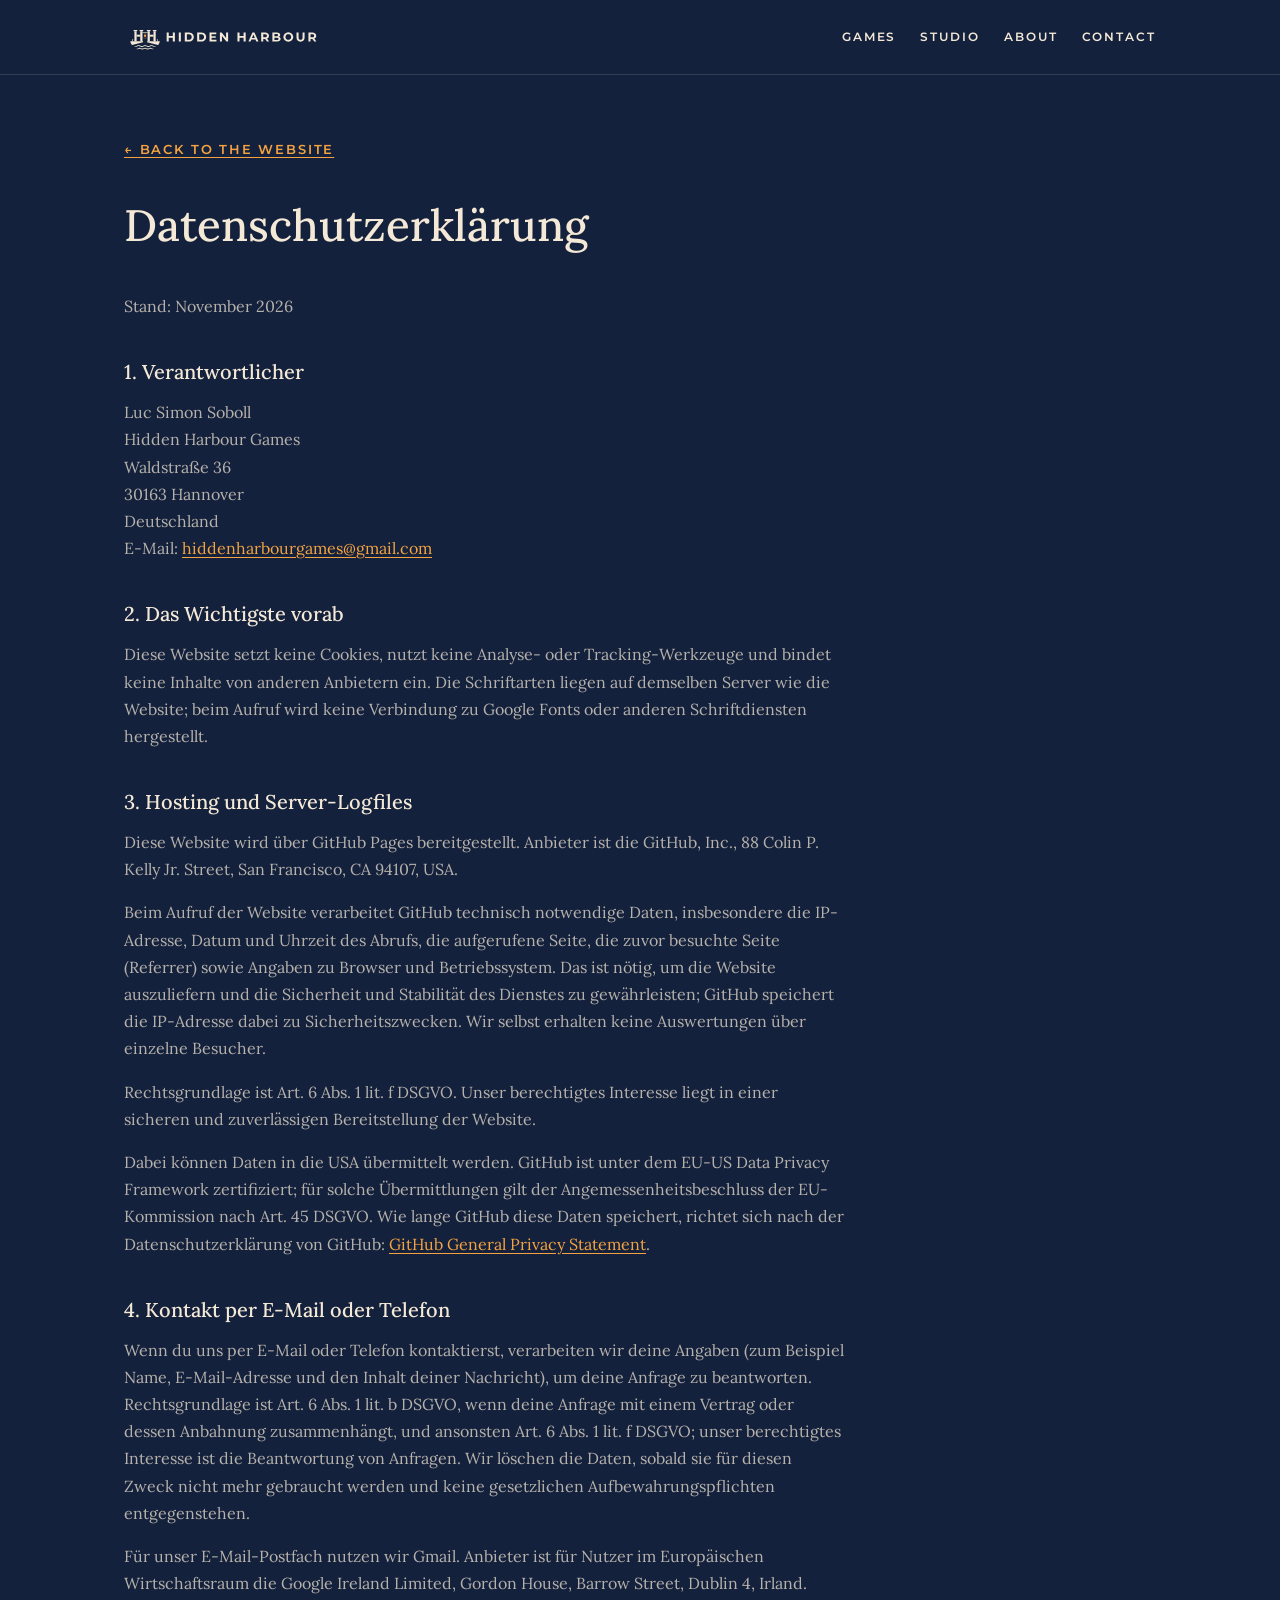
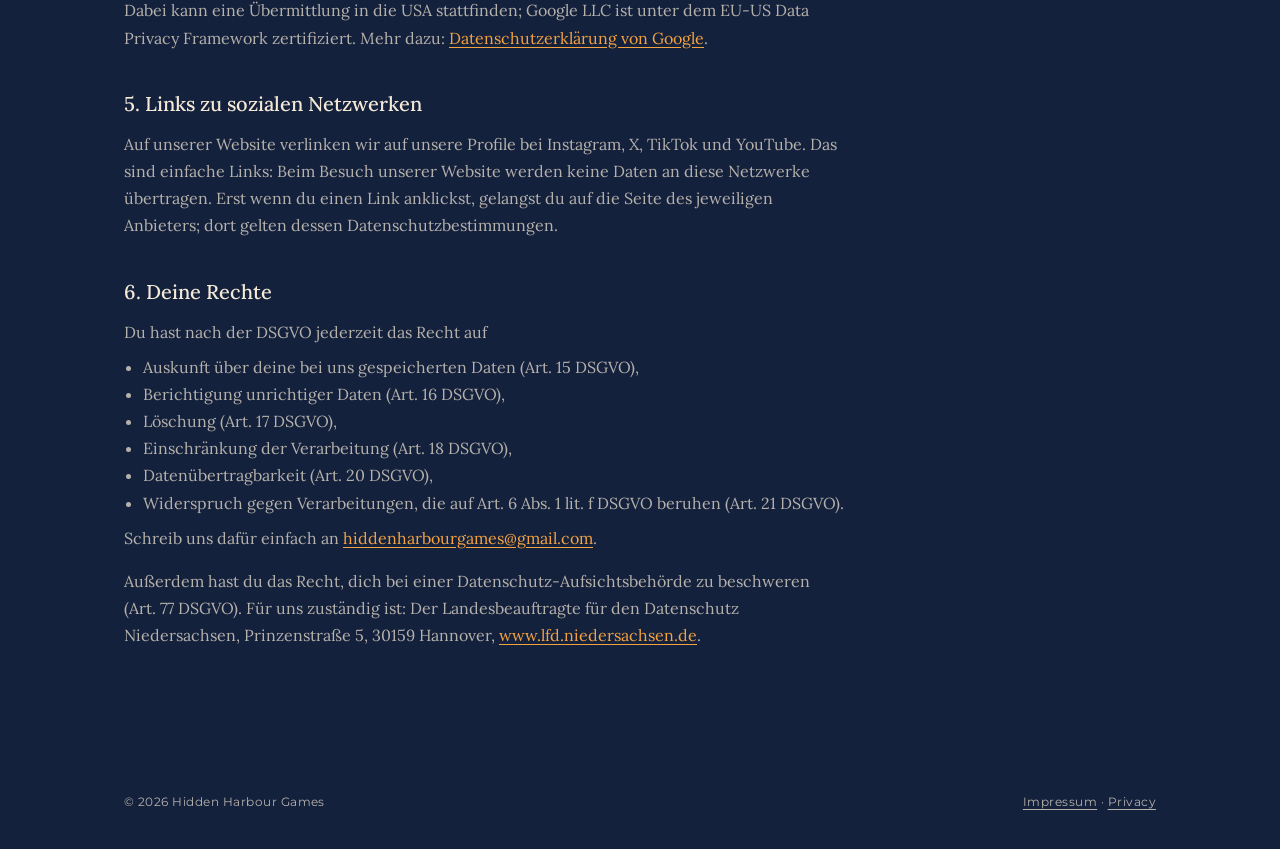
==== datenschutz.html @ 5c3604e5 "Website hiddenharbourgames.com: Onepager, Impressum, Datenschutz, Vorab-Check" ====
<!doctype html>
<html lang="de"><head><meta charset="utf-8"><meta name="viewport" content="width=device-width,initial-scale=1">
<title>Datenschutz – Hidden Harbour Games</title>
<meta name="robots" content="noindex">

<link rel="icon" href="assets/hh.svg" type="image/svg+xml"><link rel="stylesheet" href="style.css">
</head>
<body>
<header class="kopf"><div class="innen">
  <a href="index.html"><img src="assets/logo-hell.svg" alt="Hidden Harbour Games"></a>
  <nav aria-label="Main"><ul class="kanaele"><li><a href="index.html#games">Games</a></li><li><a href="index.html#studio">Studio</a></li><li><a href="index.html#about">About</a></li><li><a href="index.html#contact">Contact</a></li></ul></nav>
</div></header>
<main class="recht"><div class="innen">
<a class="zurueck" href="index.html">← Back to the website</a>
<h1>Datenschutzerklärung</h1>
<p>Stand: November 2026</p>

<h2>1. Verantwortlicher</h2>
<p>Luc Simon Soboll<br>Hidden Harbour Games<br>Waldstraße 36<br>30163 Hannover<br>Deutschland<br>E-Mail: <a href="mailto:hiddenharbourgames@gmail.com">hiddenharbourgames@gmail.com</a></p>

<h2>2. Das Wichtigste vorab</h2>
<p>Diese Website setzt keine Cookies, nutzt keine Analyse- oder Tracking-Werkzeuge und bindet keine Inhalte von anderen Anbietern ein. Die Schriftarten liegen auf demselben Server wie die Website; beim Aufruf wird keine Verbindung zu Google Fonts oder anderen Schriftdiensten hergestellt.</p>

<h2>3. Hosting und Server-Logfiles</h2>
<p>Diese Website wird über GitHub Pages bereitgestellt. Anbieter ist die GitHub, Inc., 88 Colin P. Kelly Jr. Street, San Francisco, CA 94107, USA.</p>
<p>Beim Aufruf der Website verarbeitet GitHub technisch notwendige Daten, insbesondere die IP-Adresse, Datum und Uhrzeit des Abrufs, die aufgerufene Seite, die zuvor besuchte Seite (Referrer) sowie Angaben zu Browser und Betriebssystem. Das ist nötig, um die Website auszuliefern und die Sicherheit und Stabilität des Dienstes zu gewährleisten; GitHub speichert die IP-Adresse dabei zu Sicherheitszwecken. Wir selbst erhalten keine Auswertungen über einzelne Besucher.</p>
<p>Rechtsgrundlage ist Art. 6 Abs. 1 lit. f DSGVO. Unser berechtigtes Interesse liegt in einer sicheren und zuverlässigen Bereitstellung der Website.</p>
<p>Dabei können Daten in die USA übermittelt werden. GitHub ist unter dem EU-US Data Privacy Framework zertifiziert; für solche Übermittlungen gilt der Angemessenheitsbeschluss der EU-Kommission nach Art. 45 DSGVO. Wie lange GitHub diese Daten speichert, richtet sich nach der Datenschutzerklärung von GitHub: <a href="https://docs.github.com/en/site-policy/privacy-policies/github-general-privacy-statement" rel="noopener" target="_blank">GitHub General Privacy Statement</a>.</p>

<h2>4. Kontakt per E-Mail<!--TEL-H--> oder Telefon<!--/TEL-H--></h2>
<p>Wenn du uns per E-Mail<!--TEL-T--> oder Telefon<!--/TEL-T--> kontaktierst, verarbeiten wir deine Angaben (zum Beispiel Name, E-Mail-Adresse und den Inhalt deiner Nachricht), um deine Anfrage zu beantworten. Rechtsgrundlage ist Art. 6 Abs. 1 lit. b DSGVO, wenn deine Anfrage mit einem Vertrag oder dessen Anbahnung zusammenhängt, und ansonsten Art. 6 Abs. 1 lit. f DSGVO; unser berechtigtes Interesse ist die Beantwortung von Anfragen. Wir löschen die Daten, sobald sie für diesen Zweck nicht mehr gebraucht werden und keine gesetzlichen Aufbewahrungspflichten entgegenstehen.</p>
<p>Für unser E-Mail-Postfach nutzen wir Gmail. Anbieter ist für Nutzer im Europäischen Wirtschaftsraum die Google Ireland Limited, Gordon House, Barrow Street, Dublin 4, Irland. Dabei kann eine Übermittlung in die USA stattfinden; Google LLC ist unter dem EU-US Data Privacy Framework zertifiziert. Mehr dazu: <a href="https://policies.google.com/privacy?hl=de" rel="noopener" target="_blank">Datenschutzerklärung von Google</a>.</p>

<h2>5. Links zu sozialen Netzwerken</h2>
<p>Auf unserer Website verlinken wir auf unsere Profile bei Instagram, X, TikTok und YouTube. Das sind einfache Links: Beim Besuch unserer Website werden keine Daten an diese Netzwerke übertragen. Erst wenn du einen Link anklickst, gelangst du auf die Seite des jeweiligen Anbieters; dort gelten dessen Datenschutzbestimmungen.</p>

<h2>6. Deine Rechte</h2>
<p>Du hast nach der DSGVO jederzeit das Recht auf</p>
<ul>
<li>Auskunft über deine bei uns gespeicherten Daten (Art. 15 DSGVO),</li>
<li>Berichtigung unrichtiger Daten (Art. 16 DSGVO),</li>
<li>Löschung (Art. 17 DSGVO),</li>
<li>Einschränkung der Verarbeitung (Art. 18 DSGVO),</li>
<li>Datenübertragbarkeit (Art. 20 DSGVO),</li>
<li>Widerspruch gegen Verarbeitungen, die auf Art. 6 Abs. 1 lit. f DSGVO beruhen (Art. 21 DSGVO).</li>
</ul>
<p>Schreib uns dafür einfach an <a href="mailto:hiddenharbourgames@gmail.com">hiddenharbourgames@gmail.com</a>.</p>
<p>Außerdem hast du das Recht, dich bei einer Datenschutz-Aufsichtsbehörde zu beschweren (Art. 77 DSGVO). Für uns zuständig ist: Der Landesbeauftragte für den Datenschutz Niedersachsen, Prinzenstraße 5, 30159 Hannover, <a href="https://www.lfd.niedersachsen.de" rel="noopener" target="_blank">www.lfd.niedersachsen.de</a>.</p>
</div></main>
<footer class="fuss"><div class="innen"><span>© 2026 Hidden Harbour Games</span><span><a href="impressum.html">Impressum</a> · <a href="datenschutz.html">Privacy</a></span></div></footer>
</body></html>
---- style.css ----
/* Hidden Harbour Games – Website */
/* Skizzen-Basis: Markenfarben aus design/STAND.md (Farbwelt B) */
@font-face { font-family: "Montserrat"; src: url(assets/montserrat.ttf) format('truetype'); font-weight: 100 900; font-display: swap; }
@font-face { font-family: "Lora"; src: url(assets/lora.ttf) format('truetype'); font-weight: 400 700; font-display: swap; }
:root {
  --nachtblau: #14213D;
  --tiefblau: #0B1326;
  --laterne: #F4A340;
  --creme: #F4E9D6;
  --creme-70: rgba(244, 233, 214, .72);
  --linie: rgba(244, 233, 214, .14);
  --radius: 6px;
  --s1: 8px; --s2: 16px; --s3: 24px; --s4: 40px; --s5: 64px; --s6: 104px;
}
* { box-sizing: border-box; margin: 0; }
body { font-family: "Montserrat", system-ui, sans-serif; -webkit-font-smoothing: antialiased; }
a { color: inherit; text-decoration: none; }
.kanaele { display: flex; flex-wrap: wrap; gap: var(--s1) var(--s3); list-style: none; padding: 0; }
.kanaele a { display: inline-block; padding: 10px 0; font-size: 13px; font-weight: 600; letter-spacing: .16em; text-transform: uppercase; border-bottom: 1px solid transparent; }
.kanaele a:hover, .kanaele a:focus-visible { border-bottom-color: var(--laterne); outline: none; }
.fuss { font-size: 12px; letter-spacing: .04em; }
.fuss a { text-decoration: underline; text-underline-offset: 3px; }


html { scroll-behavior: smooth; }
body { background: var(--nachtblau); color: var(--creme); }
.innen { max-width: 1160px; margin: 0 auto; padding: 0 var(--s5); }
.kopf { position: sticky; top: 0; z-index: 5; background: rgba(20,33,61,.94); border-bottom: 1px solid var(--linie); }
.kopf .innen { display: flex; justify-content: space-between; align-items: center; padding-top: var(--s2); padding-bottom: var(--s2); }
.kopf img { height: 42px; display: block; }
.kopf .kanaele a { font-size: 12px; }
section { padding: var(--s6) 0; border-bottom: 1px solid var(--linie); }
.etikett { font-size: 12px; font-weight: 700; letter-spacing: .2em; color: var(--laterne); margin-bottom: var(--s2); text-transform: uppercase; }
h2 { font-family: "Lora", serif; font-weight: 500; font-size: clamp(28px, 3.4vw, 40px); line-height: 1.15; margin-bottom: var(--s3); }
.text { font-family: "Lora", serif; color: var(--creme-70); font-size: 18px; line-height: 1.75; max-width: 60ch; }
.text + .text { margin-top: var(--s2); }
.knopf { display: inline-block; background: var(--laterne); color: var(--tiefblau); font-weight: 700; font-size: 13px; letter-spacing: .14em; padding: 15px 26px; border-radius: var(--radius); text-transform: uppercase; }
.knopf:focus-visible, .rand:focus-visible { outline: 2px solid var(--creme); outline-offset: 3px; }
.rand { display: inline-block; border: 1px solid var(--laterne); color: var(--creme); font-weight: 600; font-size: 13px; letter-spacing: .14em; padding: 14px 22px; border-radius: var(--radius); text-transform: uppercase; }
/* 1 Start */
.held { padding: var(--s6) 0 var(--s6); }
.held .innen { display: grid; grid-template-columns: 1.15fr .85fr; gap: var(--s5); align-items: center; }
.held h1 { font-family: "Lora", serif; font-weight: 500; font-size: clamp(36px, 5vw, 62px); line-height: 1.08; margin-bottom: var(--s3); }
.held h1 em { font-style: italic; color: var(--laterne); }
.held p { color: var(--creme-70); font-size: 17px; line-height: 1.75; max-width: 44ch; margin-bottom: var(--s4); }
.held .zeichen { width: 100%; max-width: 360px; justify-self: center; filter: drop-shadow(0 0 60px rgba(244,163,64,.18)); }
/* 2 Games */
.karte { border: 1px solid var(--linie); border-left: 3px solid var(--laterne); border-radius: var(--radius); padding: var(--s5) var(--s4); background: rgba(11,19,38,.5); display: flex; justify-content: space-between; align-items: flex-end; gap: var(--s4); }
.karte h3 { font-family: "Lora", serif; font-weight: 500; font-size: clamp(36px, 4.4vw, 54px); letter-spacing: .01em; }
.karte .bald { color: var(--laterne); font-weight: 700; letter-spacing: .2em; font-size: 13px; margin-top: var(--s1); }
.plattformen { list-style: none; padding: 0; display: flex; flex-wrap: wrap; gap: var(--s1); justify-content: flex-end; }
.plattformen li { border: 1px solid var(--linie); border-radius: var(--radius); padding: 8px 14px; font-size: 13px; font-weight: 600; letter-spacing: .06em; }
.plattformen li span { color: var(--creme-70); font-weight: 400; }
/* 3 Studio */
.werte { display: grid; grid-template-columns: 1fr 1fr; gap: var(--s3); margin-top: var(--s5); }
.wert { border-top: 2px solid var(--laterne); padding-top: var(--s3); }
.wert h3 { font-size: 15px; font-weight: 700; letter-spacing: .06em; margin-bottom: var(--s1); }
.wert p { font-family: "Lora", serif; color: var(--creme-70); font-size: 16px; line-height: 1.65; }
/* 4 About */
.person { display: grid; grid-template-columns: 220px 1fr; gap: var(--s5); }
.person .name { font-family: "Lora", serif; font-size: 30px; }
.person .rolle { color: var(--laterne); font-size: 12px; font-weight: 700; letter-spacing: .18em; margin-top: var(--s1); text-transform: uppercase; }
/* 5 Journey + 6 Contact */
.knoepfe { display: flex; flex-wrap: wrap; gap: var(--s2); margin-top: var(--s4); }
.mail { font-size: clamp(16px, 2vw, 20px); letter-spacing: .02em; text-transform: none; }
.tief { background: var(--tiefblau); }
footer { padding: var(--s4) 0; color: var(--creme-70); }
footer .innen { display: flex; justify-content: space-between; gap: var(--s2); }
@media (max-width: 760px) {
  .innen { padding: 0 var(--s3); }
  .kopf .innen { flex-direction: column; align-items: flex-start; gap: var(--s1); }
  .kopf img { height: 34px; }
  .kopf .kanaele { gap: 0 var(--s3); }
  section, .held { padding: var(--s5) 0; }
  .held .innen { grid-template-columns: 1fr; gap: var(--s4); }
  .held .zeichen { order: -1; max-width: 140px; justify-self: start; }
  .karte { flex-direction: column; align-items: flex-start; padding: var(--s4) var(--s3); }
  .plattformen { justify-content: flex-start; }
  .werte, .person { grid-template-columns: 1fr; gap: var(--s3); }
  .text { font-size: 17px; }
  footer .innen { flex-direction: column; }
}

/* Rechtsseiten */
.recht { padding: var(--s5) 0 var(--s6); }
.recht h1 { font-family: "Lora", serif; font-weight: 500; font-size: clamp(30px, 4vw, 44px); margin-bottom: var(--s4); }
.recht h2 { font-size: 20px; margin: var(--s4) 0 var(--s2); }
.recht h3 { font-size: 16px; font-weight: 700; margin: var(--s3) 0 var(--s1); }
.recht p, .recht li { font-family: "Lora", serif; color: var(--creme-70); font-size: 16px; line-height: 1.7; max-width: 72ch; }
.recht p + p { margin-top: var(--s2); }
.recht ul { padding-left: 1.2em; margin: var(--s1) 0; }
.recht a { color: var(--laterne); text-decoration: underline; text-underline-offset: 3px; }
.zurueck { display: inline-block; margin-bottom: var(--s4); color: var(--laterne); font-size: 13px; font-weight: 600; letter-spacing: .14em; text-transform: uppercase; }
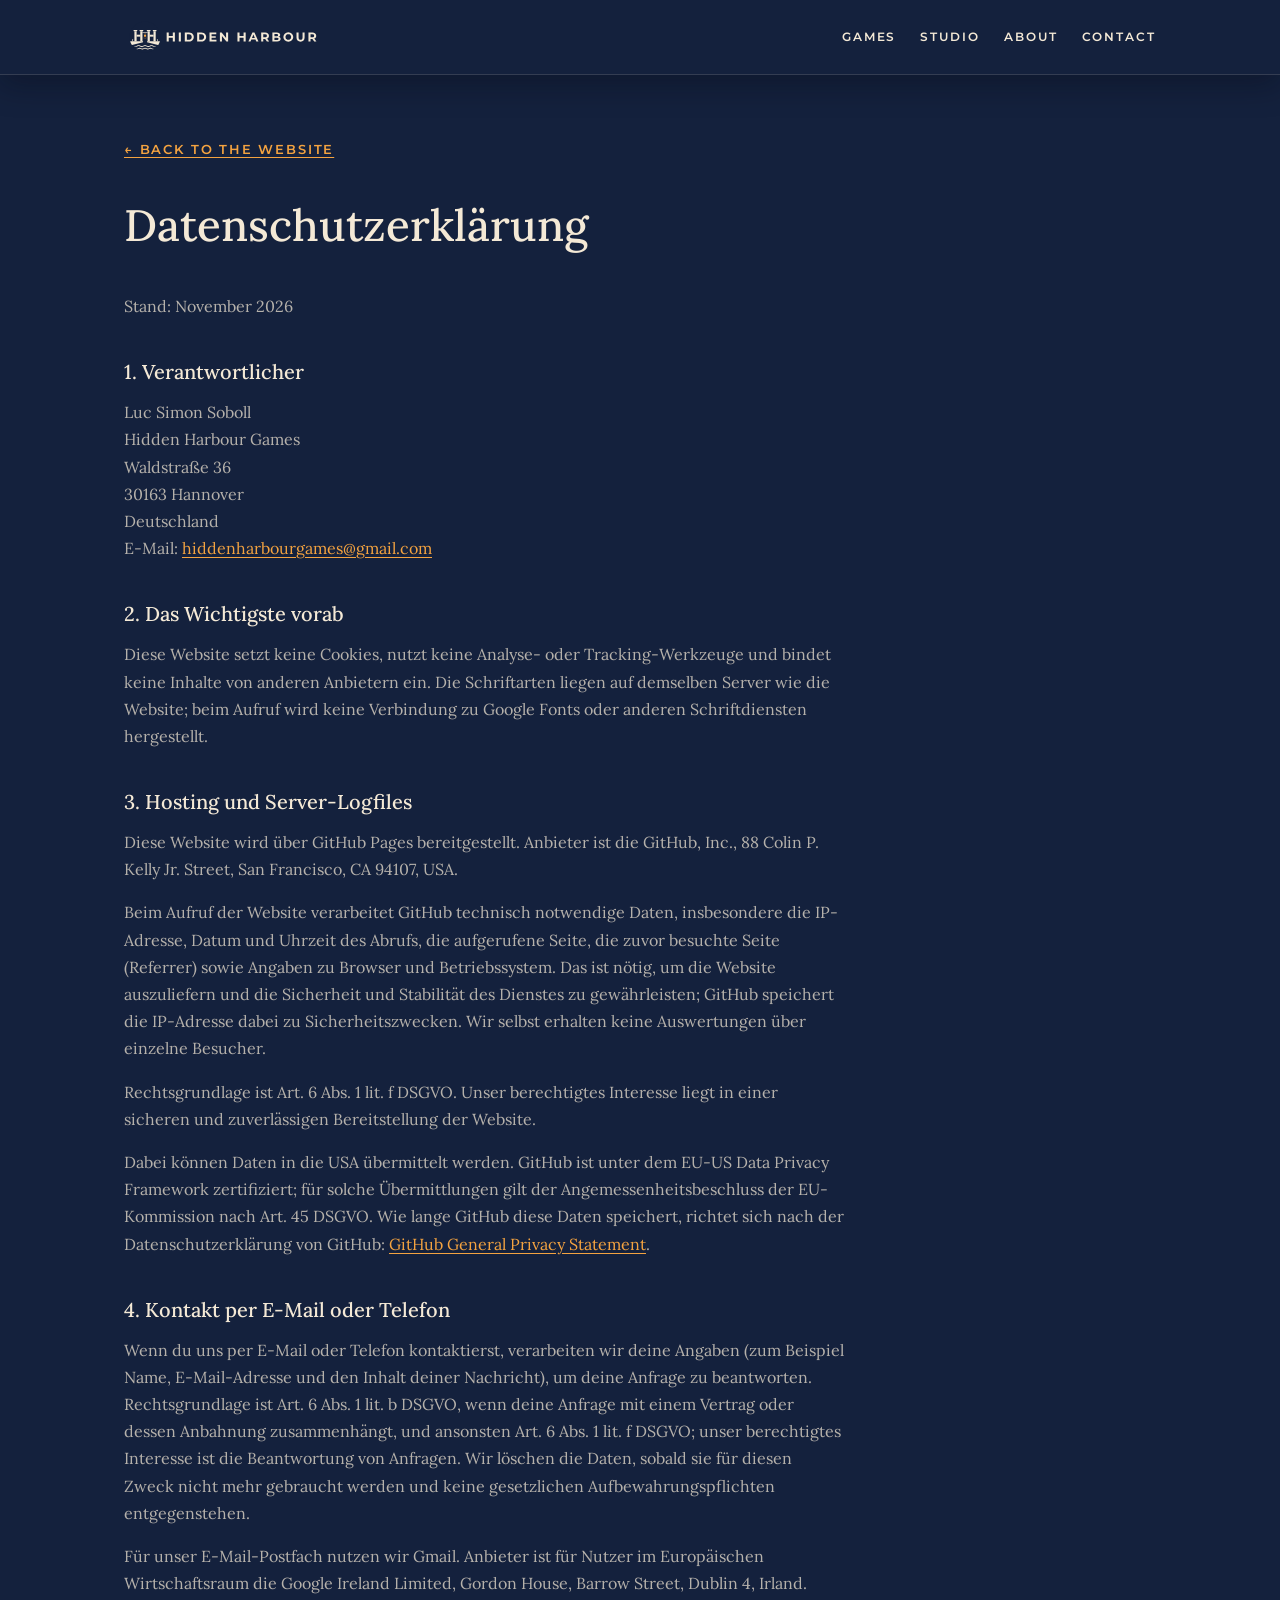
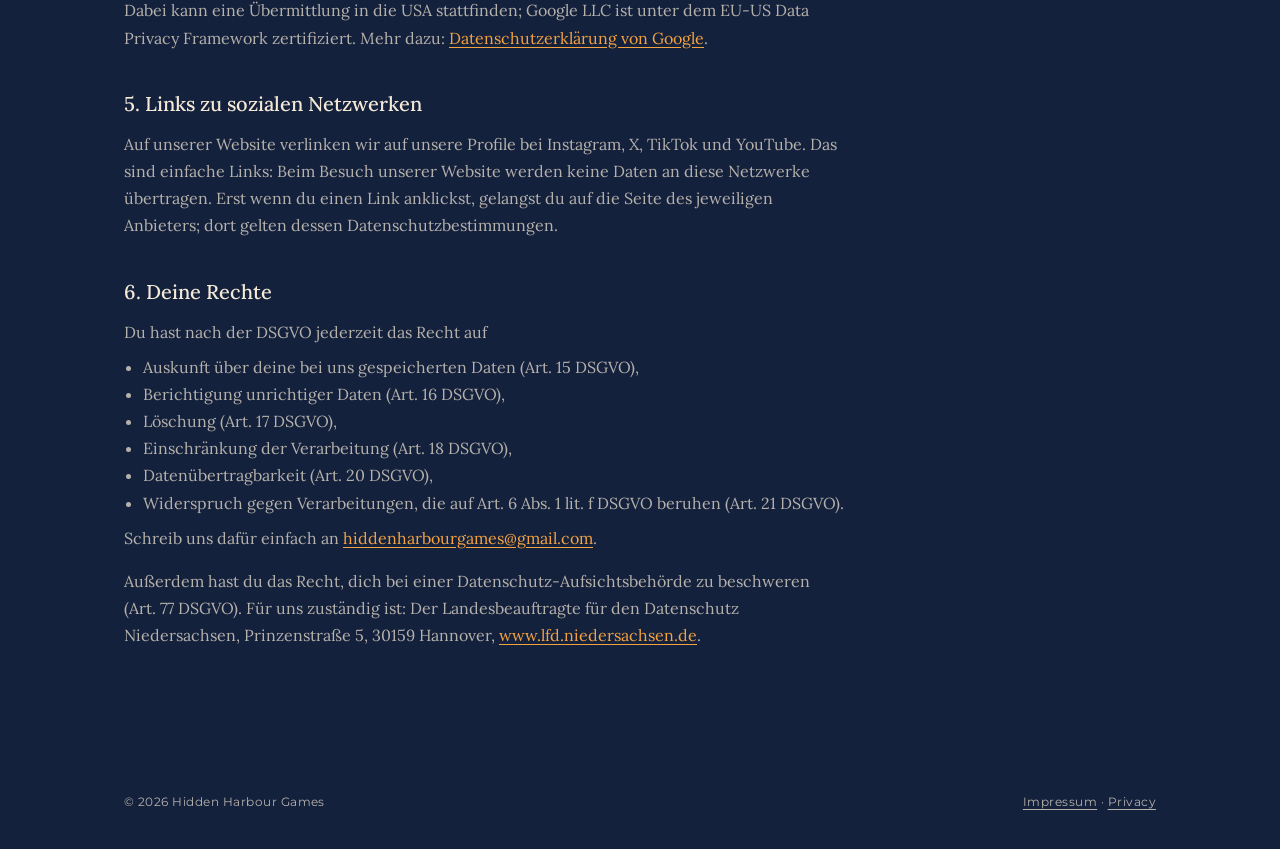
==== commit c748849a: "Kopfleiste deckend, Bereich darüber abgedeckt (iPad/iPhone-Safari), theme-color" ====
--- a/datenschutz.html
+++ b/datenschutz.html
@@ -1,5 +1,5 @@
 <!doctype html>
-<html lang="de"><head><meta charset="utf-8"><meta name="viewport" content="width=device-width,initial-scale=1">
+<html lang="de"><head><meta charset="utf-8"><meta name="viewport" content="width=device-width,initial-scale=1,viewport-fit=cover"><meta name="theme-color" content="#14213D">
 <title>Datenschutz – Hidden Harbour Games</title>
 <meta name="robots" content="noindex">
 
@@ -27,8 +27,8 @@
 <p>Rechtsgrundlage ist Art. 6 Abs. 1 lit. f DSGVO. Unser berechtigtes Interesse liegt in einer sicheren und zuverlässigen Bereitstellung der Website.</p>
 <p>Dabei können Daten in die USA übermittelt werden. GitHub ist unter dem EU-US Data Privacy Framework zertifiziert; für solche Übermittlungen gilt der Angemessenheitsbeschluss der EU-Kommission nach Art. 45 DSGVO. Wie lange GitHub diese Daten speichert, richtet sich nach der Datenschutzerklärung von GitHub: <a href="https://docs.github.com/en/site-policy/privacy-policies/github-general-privacy-statement" rel="noopener" target="_blank">GitHub General Privacy Statement</a>.</p>
 
-<h2>4. Kontakt per E-Mail<!--TEL-H--> oder Telefon<!--/TEL-H--></h2>
-<p>Wenn du uns per E-Mail<!--TEL-T--> oder Telefon<!--/TEL-T--> kontaktierst, verarbeiten wir deine Angaben (zum Beispiel Name, E-Mail-Adresse und den Inhalt deiner Nachricht), um deine Anfrage zu beantworten. Rechtsgrundlage ist Art. 6 Abs. 1 lit. b DSGVO, wenn deine Anfrage mit einem Vertrag oder dessen Anbahnung zusammenhängt, und ansonsten Art. 6 Abs. 1 lit. f DSGVO; unser berechtigtes Interesse ist die Beantwortung von Anfragen. Wir löschen die Daten, sobald sie für diesen Zweck nicht mehr gebraucht werden und keine gesetzlichen Aufbewahrungspflichten entgegenstehen.</p>
+<h2>4. Kontakt per E-Mail oder Telefon</h2>
+<p>Wenn du uns per E-Mail oder Telefon kontaktierst, verarbeiten wir deine Angaben (zum Beispiel Name, E-Mail-Adresse und den Inhalt deiner Nachricht), um deine Anfrage zu beantworten. Rechtsgrundlage ist Art. 6 Abs. 1 lit. b DSGVO, wenn deine Anfrage mit einem Vertrag oder dessen Anbahnung zusammenhängt, und ansonsten Art. 6 Abs. 1 lit. f DSGVO; unser berechtigtes Interesse ist die Beantwortung von Anfragen. Wir löschen die Daten, sobald sie für diesen Zweck nicht mehr gebraucht werden und keine gesetzlichen Aufbewahrungspflichten entgegenstehen.</p>
 <p>Für unser E-Mail-Postfach nutzen wir Gmail. Anbieter ist für Nutzer im Europäischen Wirtschaftsraum die Google Ireland Limited, Gordon House, Barrow Street, Dublin 4, Irland. Dabei kann eine Übermittlung in die USA stattfinden; Google LLC ist unter dem EU-US Data Privacy Framework zertifiziert. Mehr dazu: <a href="https://policies.google.com/privacy?hl=de" rel="noopener" target="_blank">Datenschutzerklärung von Google</a>.</p>
 
 <h2>5. Links zu sozialen Netzwerken</h2>
--- a/style.css
+++ b/style.css
@@ -1,6 +1,8 @@
 /* Hidden Harbour Games – Website */
 /* Skizzen-Basis: Markenfarben aus design/STAND.md (Farbwelt B) */
 @font-face { font-family: "Montserrat"; src: url(assets/montserrat.ttf) format('truetype'); font-weight: 100 900; font-display: swap; }
+@font-face { font-family: "Cinzel"; src: url(assets/cinzel.ttf) format('truetype'); font-weight: 400 900; font-display: swap; }
+@font-face { font-family: "IM Fell English"; src: url(assets/imfell.ttf) format('truetype'); font-display: swap; }
 @font-face { font-family: "Lora"; src: url(assets/lora.ttf) format('truetype'); font-weight: 400 700; font-display: swap; }
 :root {
   --nachtblau: #14213D;
@@ -22,10 +24,12 @@
 .fuss a { text-decoration: underline; text-underline-offset: 3px; }
 
 
-html { scroll-behavior: smooth; }
+html { scroll-behavior: smooth; scroll-padding-top: 96px; }
 body { background: var(--nachtblau); color: var(--creme); }
 .innen { max-width: 1160px; margin: 0 auto; padding: 0 var(--s5); }
-.kopf { position: sticky; top: 0; z-index: 5; background: rgba(20,33,61,.94); border-bottom: 1px solid var(--linie); }
+.kopf { position: sticky; top: 0; z-index: 5; background: var(--nachtblau); border-bottom: 1px solid var(--linie); padding-top: env(safe-area-inset-top); box-shadow: 0 10px 30px rgba(6,10,20,.35); }
+/* deckt alles über der Leiste ab (z. B. hinter der durchsichtigen Safari-Adressleiste) */
+.kopf::before { content: ""; position: absolute; left: 0; right: 0; bottom: 100%; height: 100vh; background: var(--nachtblau); }
 .kopf .innen { display: flex; justify-content: space-between; align-items: center; padding-top: var(--s2); padding-bottom: var(--s2); }
 .kopf img { height: 42px; display: block; }
 .kopf .kanaele a { font-size: 12px; }
@@ -45,12 +49,17 @@
 .held p { color: var(--creme-70); font-size: 17px; line-height: 1.75; max-width: 44ch; margin-bottom: var(--s4); }
 .held .zeichen { width: 100%; max-width: 360px; justify-self: center; filter: drop-shadow(0 0 60px rgba(244,163,64,.18)); }
 /* 2 Games */
-.karte { border: 1px solid var(--linie); border-left: 3px solid var(--laterne); border-radius: var(--radius); padding: var(--s5) var(--s4); background: rgba(11,19,38,.5); display: flex; justify-content: space-between; align-items: flex-end; gap: var(--s4); }
-.karte h3 { font-family: "Lora", serif; font-weight: 500; font-size: clamp(36px, 4.4vw, 54px); letter-spacing: .01em; }
-.karte .bald { color: var(--laterne); font-weight: 700; letter-spacing: .2em; font-size: 13px; margin-top: var(--s1); }
-.plattformen { list-style: none; padding: 0; display: flex; flex-wrap: wrap; gap: var(--s1); justify-content: flex-end; }
-.plattformen li { border: 1px solid var(--linie); border-radius: var(--radius); padding: 8px 14px; font-size: 13px; font-weight: 600; letter-spacing: .06em; }
-.plattformen li span { color: var(--creme-70); font-weight: 400; }
+/* 2 Games: Bühne statt Kasten */
+.buehne { position: relative; display: grid; grid-template-columns: 1fr auto; align-items: center; gap: var(--s5); padding: var(--s5) 0; }
+.buehne::before, .buehne::after { content: ""; position: absolute; left: 0; right: 0; height: 1px; background: linear-gradient(90deg, transparent, rgba(244,163,64,.55) 20%, rgba(244,163,64,.55) 80%, transparent); }
+.buehne::before { top: 0; } .buehne::after { bottom: 0; }
+.titel { font-family: "Cinzel", serif; font-weight: 600; font-size: clamp(44px, 7vw, 92px); line-height: 1; letter-spacing: .04em; text-shadow: 0 0 40px rgba(244,163,64,.22); }
+.plattformen { list-style: none; padding: 0; margin-top: var(--s4); display: flex; flex-wrap: wrap; gap: var(--s2); }
+.plattformen li { display: flex; align-items: center; min-height: 50px; gap: 10px; border: 1px solid rgba(244,233,214,.28); border-radius: var(--radius); padding: 12px 20px; background: rgba(11,19,38,.35); }
+.p-name { font-size: 13px; font-weight: 700; letter-spacing: .2em; text-transform: uppercase; }
+.p-als { font-size: 13px; color: var(--creme-70); }
+.p-als strong { font-family: "Cinzel", serif; font-weight: 700; font-size: 17px; letter-spacing: .04em; color: var(--laterne); }
+.bald { font-family: "IM Fell English", serif; font-size: clamp(36px, 4.6vw, 60px); color: var(--laterne); line-height: 1; white-space: nowrap; text-shadow: 0 0 30px rgba(244,163,64,.3); }
 /* 3 Studio */
 .werte { display: grid; grid-template-columns: 1fr 1fr; gap: var(--s3); margin-top: var(--s5); }
 .wert { border-top: 2px solid var(--laterne); padding-top: var(--s3); }
@@ -62,11 +71,12 @@
 .person .rolle { color: var(--laterne); font-size: 12px; font-weight: 700; letter-spacing: .18em; margin-top: var(--s1); text-transform: uppercase; }
 /* 5 Journey + 6 Contact */
 .knoepfe { display: flex; flex-wrap: wrap; gap: var(--s2); margin-top: var(--s4); }
-.mail { font-size: clamp(16px, 2vw, 20px); letter-spacing: .02em; text-transform: none; }
+.mail { font-size: clamp(16px, 2vw, 20px); letter-spacing: .02em; text-transform: none; max-width: 100%; overflow-wrap: anywhere; }
 .tief { background: var(--tiefblau); }
 footer { padding: var(--s4) 0; color: var(--creme-70); }
 footer .innen { display: flex; justify-content: space-between; gap: var(--s2); }
 @media (max-width: 760px) {
+  html { scroll-padding-top: 136px; }
   .innen { padding: 0 var(--s3); }
   .kopf .innen { flex-direction: column; align-items: flex-start; gap: var(--s1); }
   .kopf img { height: 34px; }
@@ -74,8 +84,8 @@
   section, .held { padding: var(--s5) 0; }
   .held .innen { grid-template-columns: 1fr; gap: var(--s4); }
   .held .zeichen { order: -1; max-width: 140px; justify-self: start; }
-  .karte { flex-direction: column; align-items: flex-start; padding: var(--s4) var(--s3); }
-  .plattformen { justify-content: flex-start; }
+  .buehne { grid-template-columns: 1fr; gap: var(--s4); padding: var(--s4) 0; }
+  .bald { white-space: normal; }
   .werte, .person { grid-template-columns: 1fr; gap: var(--s3); }
   .text { font-size: 17px; }
   footer .innen { flex-direction: column; }
@@ -83,7 +93,7 @@
 
 /* Rechtsseiten */
 .recht { padding: var(--s5) 0 var(--s6); }
-.recht h1 { font-family: "Lora", serif; font-weight: 500; font-size: clamp(30px, 4vw, 44px); margin-bottom: var(--s4); }
+.recht h1 { font-family: "Lora", serif; font-weight: 500; font-size: clamp(30px, 4vw, 44px); margin-bottom: var(--s4); hyphens: auto; overflow-wrap: anywhere; }
 .recht h2 { font-size: 20px; margin: var(--s4) 0 var(--s2); }
 .recht h3 { font-size: 16px; font-weight: 700; margin: var(--s3) 0 var(--s1); }
 .recht p, .recht li { font-family: "Lora", serif; color: var(--creme-70); font-size: 16px; line-height: 1.7; max-width: 72ch; }
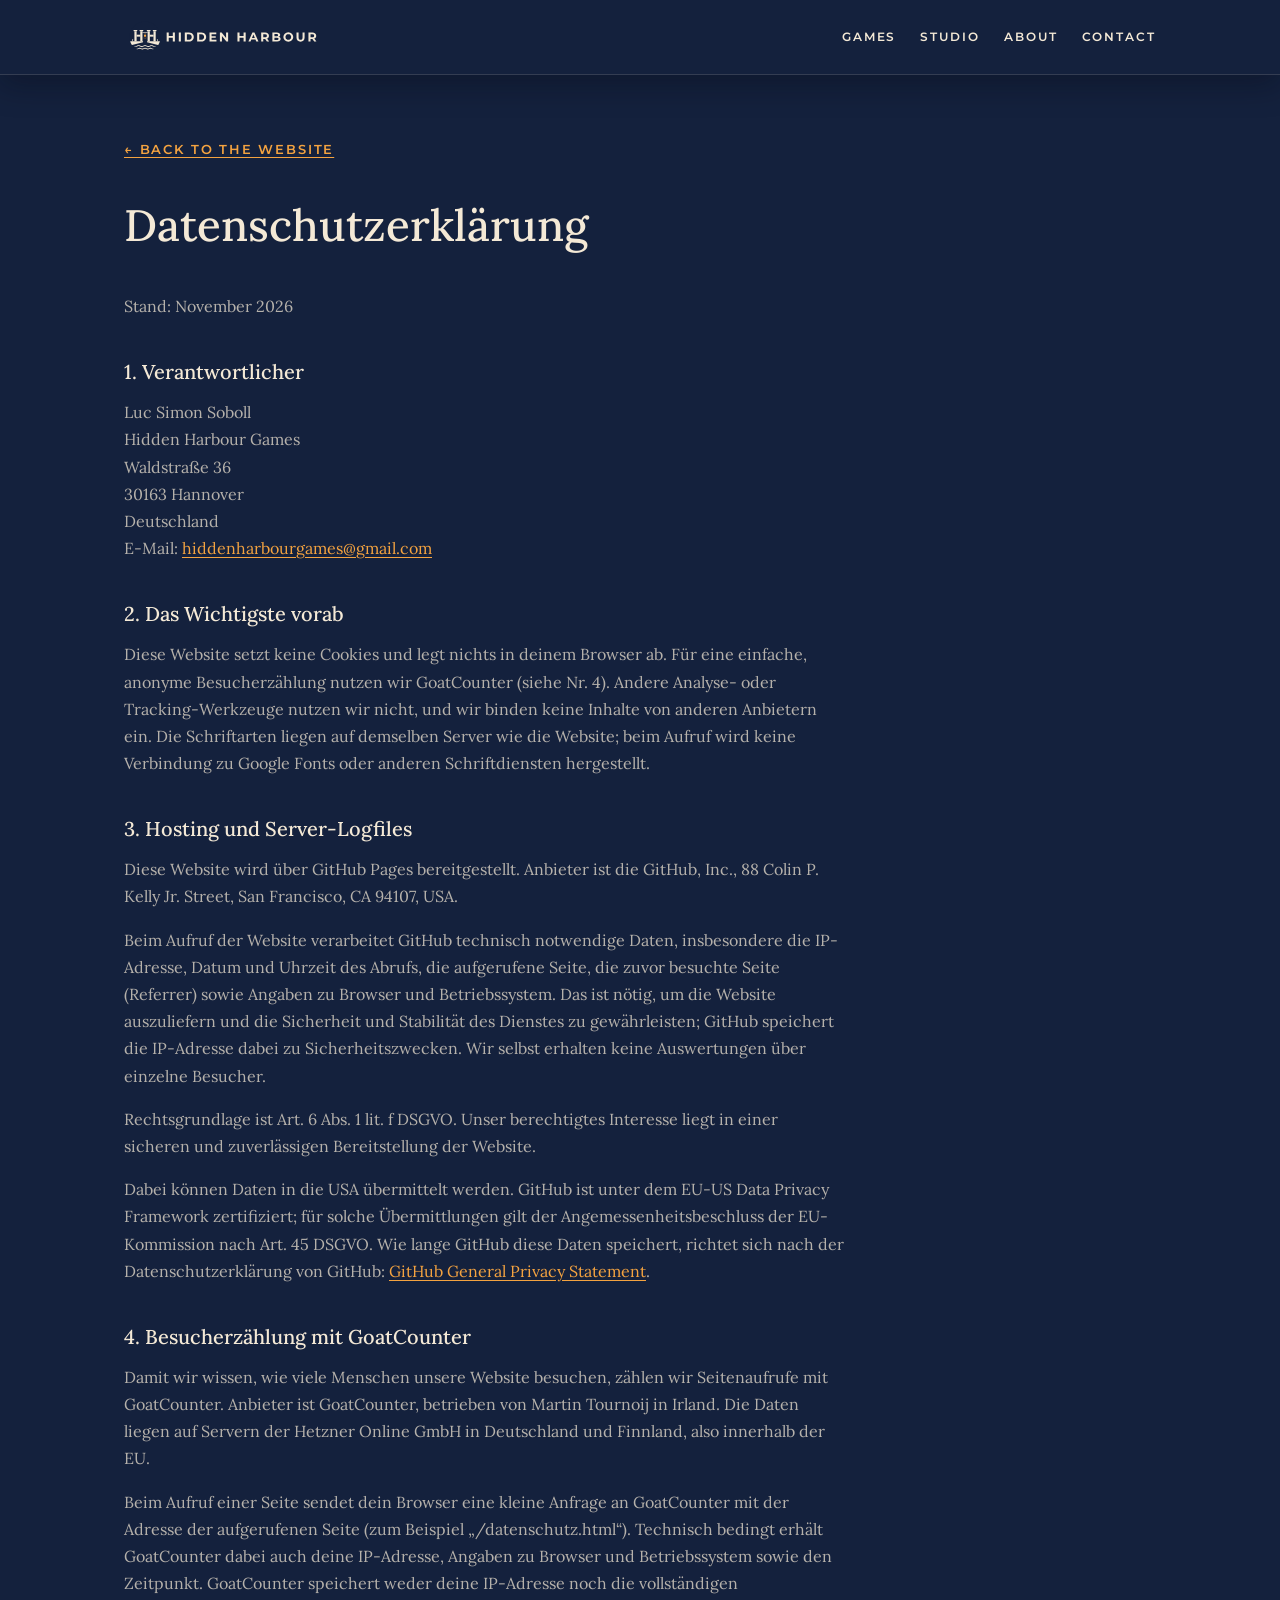
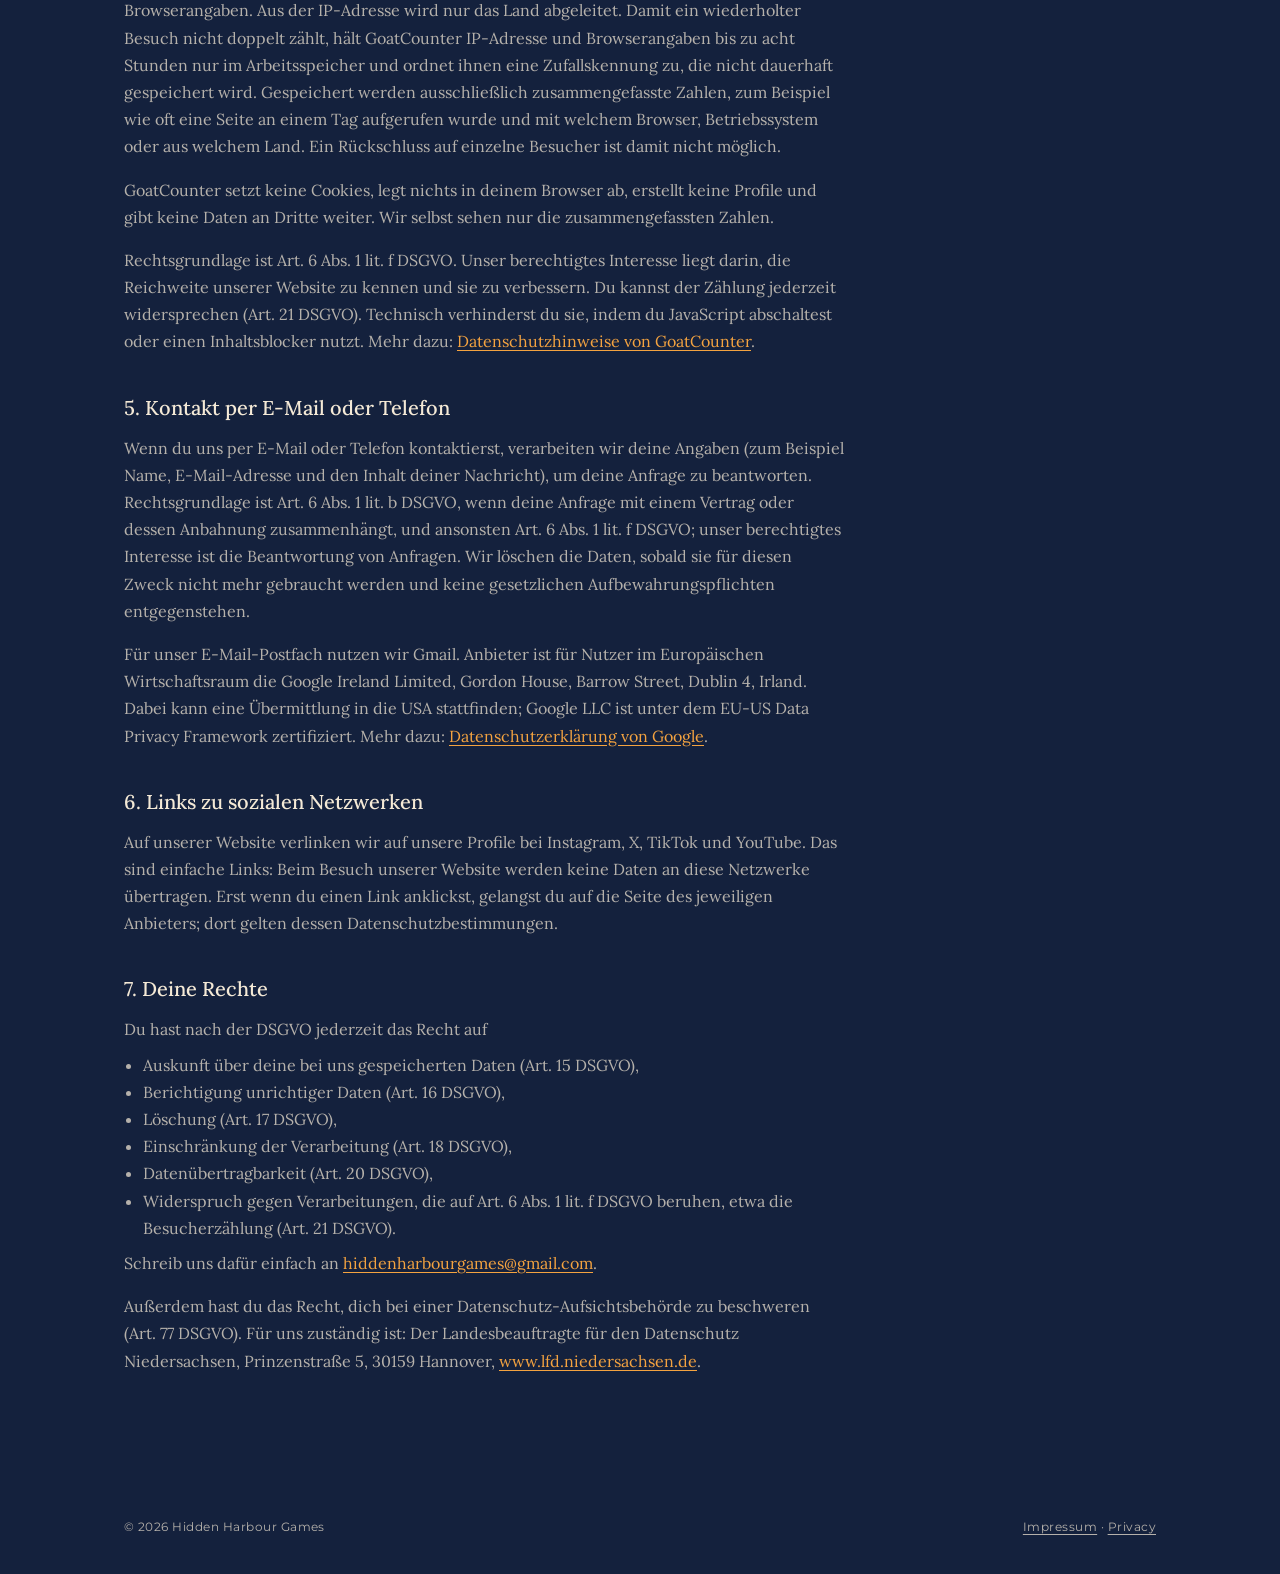
==== commit 334a5116: "Besucherzählung mit GoatCounter (ohne Cookies) und Datenschutz Nr. 4 ergänzt" ====
--- a/datenschutz.html
+++ b/datenschutz.html
@@ -4,6 +4,7 @@
 <meta name="robots" content="noindex">
 
 <link rel="icon" href="assets/hh.svg" type="image/svg+xml"><link rel="stylesheet" href="style.css">
+<script src="assets/zaehler.js" defer></script>
 </head>
 <body>
 <header class="kopf"><div class="innen">
@@ -19,7 +20,7 @@
 <p>Luc Simon Soboll<br>Hidden Harbour Games<br>Waldstraße 36<br>30163 Hannover<br>Deutschland<br>E-Mail: <a href="mailto:hiddenharbourgames@gmail.com">hiddenharbourgames@gmail.com</a></p>
 
 <h2>2. Das Wichtigste vorab</h2>
-<p>Diese Website setzt keine Cookies, nutzt keine Analyse- oder Tracking-Werkzeuge und bindet keine Inhalte von anderen Anbietern ein. Die Schriftarten liegen auf demselben Server wie die Website; beim Aufruf wird keine Verbindung zu Google Fonts oder anderen Schriftdiensten hergestellt.</p>
+<p>Diese Website setzt keine Cookies und legt nichts in deinem Browser ab. Für eine einfache, anonyme Besucherzählung nutzen wir GoatCounter (siehe Nr. 4). Andere Analyse- oder Tracking-Werkzeuge nutzen wir nicht, und wir binden keine Inhalte von anderen Anbietern ein. Die Schriftarten liegen auf demselben Server wie die Website; beim Aufruf wird keine Verbindung zu Google Fonts oder anderen Schriftdiensten hergestellt.</p>
 
 <h2>3. Hosting und Server-Logfiles</h2>
 <p>Diese Website wird über GitHub Pages bereitgestellt. Anbieter ist die GitHub, Inc., 88 Colin P. Kelly Jr. Street, San Francisco, CA 94107, USA.</p>
@@ -27,14 +28,20 @@
 <p>Rechtsgrundlage ist Art. 6 Abs. 1 lit. f DSGVO. Unser berechtigtes Interesse liegt in einer sicheren und zuverlässigen Bereitstellung der Website.</p>
 <p>Dabei können Daten in die USA übermittelt werden. GitHub ist unter dem EU-US Data Privacy Framework zertifiziert; für solche Übermittlungen gilt der Angemessenheitsbeschluss der EU-Kommission nach Art. 45 DSGVO. Wie lange GitHub diese Daten speichert, richtet sich nach der Datenschutzerklärung von GitHub: <a href="https://docs.github.com/en/site-policy/privacy-policies/github-general-privacy-statement" rel="noopener" target="_blank">GitHub General Privacy Statement</a>.</p>
 
-<h2>4. Kontakt per E-Mail oder Telefon</h2>
+<h2>4. Besucherzählung mit GoatCounter</h2>
+<p>Damit wir wissen, wie viele Menschen unsere Website besuchen, zählen wir Seitenaufrufe mit GoatCounter. Anbieter ist GoatCounter, betrieben von Martin Tournoij in Irland. Die Daten liegen auf Servern der Hetzner Online GmbH in Deutschland und Finnland, also innerhalb der EU.</p>
+<p>Beim Aufruf einer Seite sendet dein Browser eine kleine Anfrage an GoatCounter mit der Adresse der aufgerufenen Seite (zum Beispiel „/datenschutz.html“). Technisch bedingt erhält GoatCounter dabei auch deine IP-Adresse, Angaben zu Browser und Betriebssystem sowie den Zeitpunkt. GoatCounter speichert weder deine IP-Adresse noch die vollständigen Browserangaben. Aus der IP-Adresse wird nur das Land abgeleitet. Damit ein wiederholter Besuch nicht doppelt zählt, hält GoatCounter IP-Adresse und Browserangaben bis zu acht Stunden nur im Arbeitsspeicher und ordnet ihnen eine Zufallskennung zu, die nicht dauerhaft gespeichert wird. Gespeichert werden ausschließlich zusammengefasste Zahlen, zum Beispiel wie oft eine Seite an einem Tag aufgerufen wurde und mit welchem Browser, Betriebssystem oder aus welchem Land. Ein Rückschluss auf einzelne Besucher ist damit nicht möglich.</p>
+<p>GoatCounter setzt keine Cookies, legt nichts in deinem Browser ab, erstellt keine Profile und gibt keine Daten an Dritte weiter. Wir selbst sehen nur die zusammengefassten Zahlen.</p>
+<p>Rechtsgrundlage ist Art. 6 Abs. 1 lit. f DSGVO. Unser berechtigtes Interesse liegt darin, die Reichweite unserer Website zu kennen und sie zu verbessern. Du kannst der Zählung jederzeit widersprechen (Art. 21 DSGVO). Technisch verhinderst du sie, indem du JavaScript abschaltest oder einen Inhaltsblocker nutzt. Mehr dazu: <a href="https://www.goatcounter.com/help/privacy" rel="noopener" target="_blank">Datenschutzhinweise von GoatCounter</a>.</p>
+
+<h2>5. Kontakt per E-Mail oder Telefon</h2>
 <p>Wenn du uns per E-Mail oder Telefon kontaktierst, verarbeiten wir deine Angaben (zum Beispiel Name, E-Mail-Adresse und den Inhalt deiner Nachricht), um deine Anfrage zu beantworten. Rechtsgrundlage ist Art. 6 Abs. 1 lit. b DSGVO, wenn deine Anfrage mit einem Vertrag oder dessen Anbahnung zusammenhängt, und ansonsten Art. 6 Abs. 1 lit. f DSGVO; unser berechtigtes Interesse ist die Beantwortung von Anfragen. Wir löschen die Daten, sobald sie für diesen Zweck nicht mehr gebraucht werden und keine gesetzlichen Aufbewahrungspflichten entgegenstehen.</p>
 <p>Für unser E-Mail-Postfach nutzen wir Gmail. Anbieter ist für Nutzer im Europäischen Wirtschaftsraum die Google Ireland Limited, Gordon House, Barrow Street, Dublin 4, Irland. Dabei kann eine Übermittlung in die USA stattfinden; Google LLC ist unter dem EU-US Data Privacy Framework zertifiziert. Mehr dazu: <a href="https://policies.google.com/privacy?hl=de" rel="noopener" target="_blank">Datenschutzerklärung von Google</a>.</p>
 
-<h2>5. Links zu sozialen Netzwerken</h2>
+<h2>6. Links zu sozialen Netzwerken</h2>
 <p>Auf unserer Website verlinken wir auf unsere Profile bei Instagram, X, TikTok und YouTube. Das sind einfache Links: Beim Besuch unserer Website werden keine Daten an diese Netzwerke übertragen. Erst wenn du einen Link anklickst, gelangst du auf die Seite des jeweiligen Anbieters; dort gelten dessen Datenschutzbestimmungen.</p>
 
-<h2>6. Deine Rechte</h2>
+<h2>7. Deine Rechte</h2>
 <p>Du hast nach der DSGVO jederzeit das Recht auf</p>
 <ul>
 <li>Auskunft über deine bei uns gespeicherten Daten (Art. 15 DSGVO),</li>
@@ -42,7 +49,7 @@
 <li>Löschung (Art. 17 DSGVO),</li>
 <li>Einschränkung der Verarbeitung (Art. 18 DSGVO),</li>
 <li>Datenübertragbarkeit (Art. 20 DSGVO),</li>
-<li>Widerspruch gegen Verarbeitungen, die auf Art. 6 Abs. 1 lit. f DSGVO beruhen (Art. 21 DSGVO).</li>
+<li>Widerspruch gegen Verarbeitungen, die auf Art. 6 Abs. 1 lit. f DSGVO beruhen, etwa die Besucherzählung (Art. 21 DSGVO).</li>
 </ul>
 <p>Schreib uns dafür einfach an <a href="mailto:hiddenharbourgames@gmail.com">hiddenharbourgames@gmail.com</a>.</p>
 <p>Außerdem hast du das Recht, dich bei einer Datenschutz-Aufsichtsbehörde zu beschweren (Art. 77 DSGVO). Für uns zuständig ist: Der Landesbeauftragte für den Datenschutz Niedersachsen, Prinzenstraße 5, 30159 Hannover, <a href="https://www.lfd.niedersachsen.de" rel="noopener" target="_blank">www.lfd.niedersachsen.de</a>.</p>
